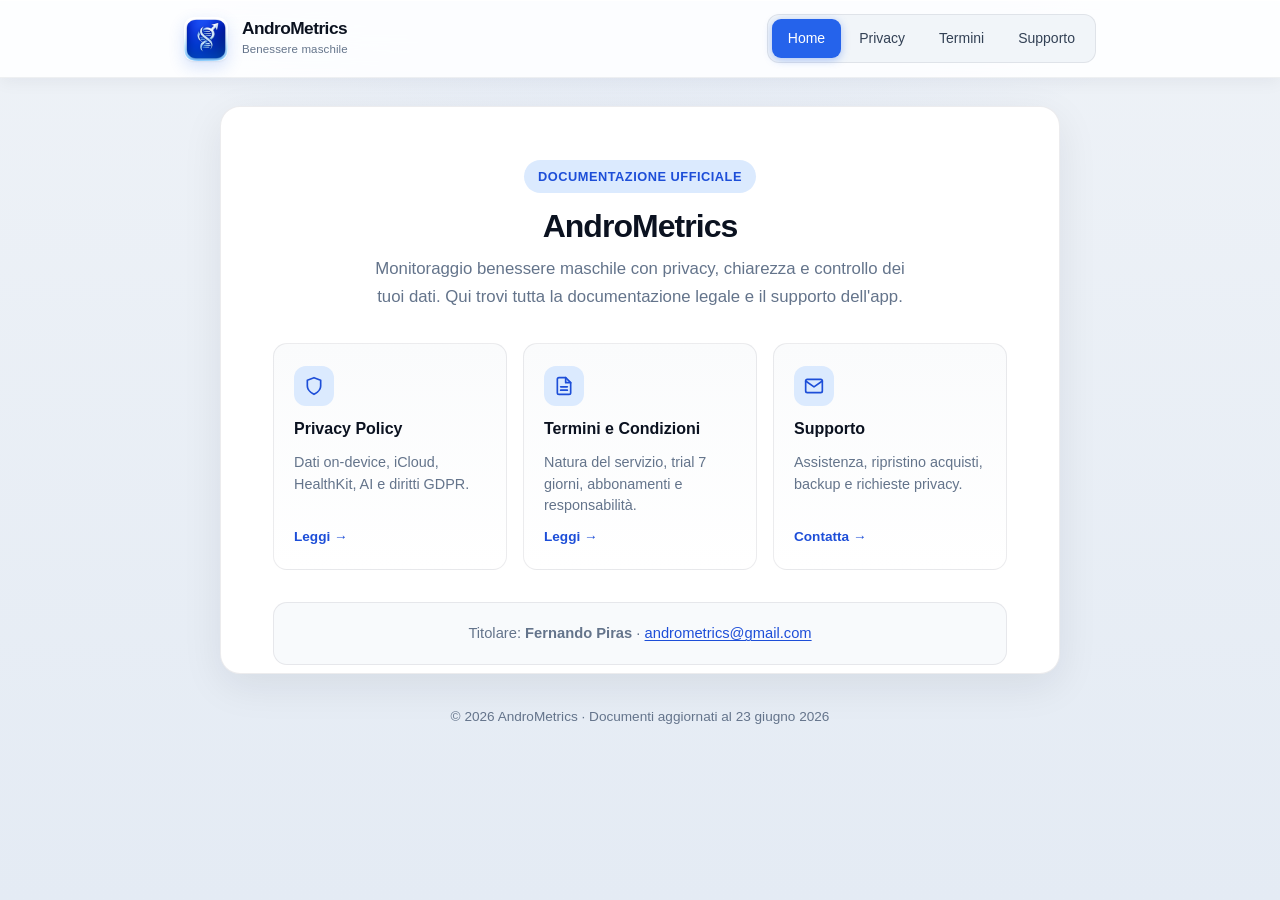
==== index.html @ 1108d4d5 "Remove hero logo and add horizontal padding inside home card. Co-authored-by: Cursor <cursoragent@cu" ====
<!doctype html>
<html lang="it">
<head>
  <meta charset="utf-8" />
  <meta name="viewport" content="width=device-width, initial-scale=1" />
  <title>AndroMetrics – Informazioni legali e supporto</title>
  <meta name="description" content="Privacy Policy, Termini e supporto ufficiale dell'app AndroMetrics." />
  <link rel="icon" href="assets/favicon.png" type="image/png" />
  <link rel="apple-touch-icon" href="assets/app-icon.png" />
  <link rel="stylesheet" href="styles.css?v=4" />
</head>
<body>
  <header class="site-header">
    <div class="site-header-inner">
      <a class="brand" href="index.html">
        <img src="assets/app-icon.png" alt="" width="44" height="44" />
        <span class="brand-text">
          <span class="brand-name">AndroMetrics</span>
          <span class="brand-tag">Benessere maschile</span>
        </span>
      </a>
      <nav class="site-nav" aria-label="Navigazione principale">
        <a href="index.html" aria-current="page">Home</a>
        <a href="privacy.html">Privacy</a>
        <a href="terms.html">Termini</a>
        <a href="support.html">Supporto</a>
      </nav>
    </div>
  </header>

  <div class="page">
    <main class="card hero">
      <p class="badge">Documentazione ufficiale</p>
      <h1>AndroMetrics</h1>
      <p class="lead">
        Monitoraggio benessere maschile con privacy, chiarezza e controllo dei tuoi dati.
        Qui trovi tutta la documentazione legale e il supporto dell'app.
      </p>

      <div class="grid">
        <a class="tile" href="privacy.html">
          <div class="tile-icon" aria-hidden="true">
            <svg width="20" height="20" viewBox="0 0 24 24" fill="none" stroke="currentColor" stroke-width="2" stroke-linecap="round" stroke-linejoin="round"><path d="M12 22s8-4 8-10V5l-8-3-8 3v7c0 6 8 10 8 10z"/></svg>
          </div>
          <strong>Privacy Policy</strong>
          <span>Dati on-device, iCloud, HealthKit, AI e diritti GDPR.</span>
          <span class="arrow">Leggi →</span>
        </a>
        <a class="tile" href="terms.html">
          <div class="tile-icon" aria-hidden="true">
            <svg width="20" height="20" viewBox="0 0 24 24" fill="none" stroke="currentColor" stroke-width="2" stroke-linecap="round" stroke-linejoin="round"><path d="M14 2H6a2 2 0 0 0-2 2v16a2 2 0 0 0 2 2h12a2 2 0 0 0 2-2V8z"/><polyline points="14 2 14 8 20 8"/><line x1="16" y1="13" x2="8" y2="13"/><line x1="16" y1="17" x2="8" y2="17"/></svg>
          </div>
          <strong>Termini e Condizioni</strong>
          <span>Natura del servizio, trial 7 giorni, abbonamenti e responsabilità.</span>
          <span class="arrow">Leggi →</span>
        </a>
        <a class="tile" href="support.html">
          <div class="tile-icon" aria-hidden="true">
            <svg width="20" height="20" viewBox="0 0 24 24" fill="none" stroke="currentColor" stroke-width="2" stroke-linecap="round" stroke-linejoin="round"><path d="M4 4h16c1.1 0 2 .9 2 2v12c0 1.1-.9 2-2 2H4c-1.1 0-2-.9-2-2V6c0-1.1.9-2 2-2z"/><polyline points="22,6 12,13 2,6"/></svg>
          </div>
          <strong>Supporto</strong>
          <span>Assistenza, ripristino acquisti, backup e richieste privacy.</span>
          <span class="arrow">Contatta →</span>
        </a>
      </div>

      <div class="contact-strip">
        Titolare: <strong>Fernando Piras</strong> ·
        <a href="mailto:andrometrics@gmail.com">andrometrics@gmail.com</a>
      </div>
    </main>

    <footer class="site-footer">
      © 2026 AndroMetrics · Documenti aggiornati al 23 giugno 2026
    </footer>
  </div>
</body>
</html>
---- styles.css ----
:root {
  --bg-top: #eef2f7;
  --bg-bottom: #e4ebf4;
  --surface: #ffffff;
  --text: #0b1220;
  --text-secondary: #334155;
  --muted: #64748b;
  --accent: #2563eb;
  --accent-soft: #dbeafe;
  --accent-dark: #1d4ed8;
  --border: rgba(15, 23, 42, 0.08);
  --shadow-sm: 0 4px 16px rgba(15, 23, 42, 0.05);
  --shadow-md: 0 12px 40px rgba(15, 23, 42, 0.08);
  --radius-lg: 20px;
  --radius-md: 14px;
  --max-width: 880px;
  --header-max: 960px;
  --icon-radius: 22%;
}

* { box-sizing: border-box; }

html { scroll-behavior: smooth; }

body {
  margin: 0;
  min-height: 100vh;
  font-family: -apple-system, BlinkMacSystemFont, "SF Pro Text", "Segoe UI", Roboto, Helvetica, Arial, sans-serif;
  font-size: 16px;
  line-height: 1.65;
  color: var(--text);
  background:
    radial-gradient(ellipse 80% 50% at 50% -10%, rgba(37, 99, 235, 0.08), transparent 60%),
    linear-gradient(180deg, var(--bg-top) 0%, var(--bg-bottom) 100%);
  background-attachment: fixed;
}

a {
  color: var(--accent-dark);
  text-decoration-thickness: 1px;
  text-underline-offset: 2px;
}

a:hover { color: var(--accent); }

.page {
  max-width: var(--max-width);
  margin: 0 auto;
  padding: 0 20px 56px;
}

/* ── Site header ── */

.site-header {
  position: sticky;
  top: 0;
  z-index: 100;
  background: rgba(255, 255, 255, 0.88);
  backdrop-filter: blur(20px) saturate(180%);
  -webkit-backdrop-filter: blur(20px) saturate(180%);
  border-bottom: 1px solid rgba(15, 23, 42, 0.06);
  box-shadow: 0 1px 0 rgba(255, 255, 255, 0.8) inset, var(--shadow-sm);
}

.site-header-inner {
  max-width: var(--header-max);
  margin: 0 auto;
  padding: 14px 24px;
  display: flex;
  align-items: center;
  justify-content: space-between;
  gap: 20px;
}

.brand {
  display: flex;
  align-items: center;
  gap: 14px;
  text-decoration: none;
  color: var(--text);
  flex-shrink: 0;
}

.brand:hover { color: var(--text); }

.brand img {
  width: 44px;
  height: 44px;
  border-radius: var(--icon-radius);
  box-shadow:
    0 1px 2px rgba(0, 0, 0, 0.06),
    0 6px 16px rgba(37, 99, 235, 0.18);
}

.brand-text {
  display: flex;
  flex-direction: column;
  gap: 1px;
}

.brand-name {
  font-weight: 700;
  font-size: 1.08rem;
  letter-spacing: -0.03em;
  line-height: 1.2;
}

.brand-tag {
  font-size: 0.72rem;
  font-weight: 500;
  color: var(--muted);
  letter-spacing: 0.01em;
}

.site-nav {
  display: flex;
  align-items: center;
  gap: 2px;
  padding: 4px;
  background: #f1f5f9;
  border-radius: 12px;
  border: 1px solid var(--border);
}

.site-nav a {
  text-decoration: none;
  font-size: 0.875rem;
  font-weight: 500;
  color: var(--text-secondary);
  padding: 8px 16px;
  border-radius: 9px;
  white-space: nowrap;
  transition: background 0.15s ease, color 0.15s ease, box-shadow 0.15s ease;
}

.site-nav a:hover {
  background: #fff;
  color: var(--accent-dark);
  box-shadow: 0 1px 3px rgba(15, 23, 42, 0.06);
}

.site-nav a[aria-current="page"] {
  background: var(--accent);
  color: #fff;
  box-shadow: 0 2px 8px rgba(37, 99, 235, 0.35);
}

@media (max-width: 640px) {
  .site-header-inner {
    flex-direction: column;
    align-items: stretch;
    padding: 12px 16px;
    gap: 12px;
  }

  .brand { justify-content: center; }

  .site-nav {
    justify-content: center;
    flex-wrap: wrap;
  }

  .site-nav a {
    padding: 8px 12px;
    font-size: 0.82rem;
  }
}

/* ── Main card ── */

.card {
  margin-top: 28px;
  background: var(--surface);
  border: 1px solid var(--border);
  border-radius: var(--radius-lg);
  padding: 32px 28px;
  box-shadow: var(--shadow-md);
}

@media (min-width: 640px) {
  .card { padding: 40px 44px; }
}

.card h1 {
  margin: 0 0 10px;
  font-size: clamp(1.65rem, 4vw, 2rem);
  font-weight: 700;
  letter-spacing: -0.03em;
  line-height: 1.2;
}

.meta {
  display: inline-flex;
  align-items: center;
  gap: 8px;
  margin-bottom: 28px;
  padding: 6px 12px;
  border-radius: 999px;
  background: #f8fafc;
  border: 1px solid var(--border);
  color: var(--muted);
  font-size: 0.85rem;
}

.card h2 {
  margin: 32px 0 12px;
  padding-top: 8px;
  font-size: 1.1rem;
  font-weight: 600;
  color: var(--text);
  letter-spacing: -0.01em;
  border-top: 1px solid #f1f5f9;
}

.card h2:first-of-type {
  border-top: none;
  padding-top: 0;
  margin-top: 0;
}

.card p, .card li {
  color: var(--text-secondary);
}

.card ul {
  margin: 0;
  padding-left: 1.2rem;
}

.card li + li { margin-top: 8px; }

.card li strong { color: var(--text); }

/* ── Hero (index) ── */

.hero {
  text-align: center;
  padding: 12px 20px 8px;
}

@media (min-width: 640px) {
  .hero { padding: 40px 52px 8px; }
}

.hero-logo {
  width: 120px;
  height: 120px;
  border-radius: var(--icon-radius);
  box-shadow:
    0 2px 4px rgba(0, 0, 0, 0.06),
    0 20px 48px rgba(37, 99, 235, 0.22);
  margin-bottom: 24px;
}

.hero .badge {
  display: inline-block;
  margin-bottom: 14px;
  padding: 6px 14px;
  border-radius: 999px;
  background: var(--accent-soft);
  color: var(--accent-dark);
  font-size: 0.8rem;
  font-weight: 600;
  letter-spacing: 0.04em;
  text-transform: uppercase;
}

.hero .lead {
  max-width: 540px;
  margin: 0 auto 32px;
  color: var(--muted);
  font-size: 1.05rem;
}

.grid {
  display: grid;
  gap: 16px;
  text-align: left;
}

@media (min-width: 700px) {
  .grid { grid-template-columns: repeat(3, 1fr); }
}

.tile {
  display: flex;
  flex-direction: column;
  gap: 10px;
  height: 100%;
  padding: 22px 20px;
  border-radius: var(--radius-md);
  border: 1px solid var(--border);
  background: linear-gradient(180deg, #fafbfc 0%, #fff 100%);
  text-decoration: none;
  color: inherit;
  transition: transform 0.15s ease, box-shadow 0.15s ease, border-color 0.15s ease;
}

.tile:hover {
  transform: translateY(-2px);
  border-color: #93c5fd;
  box-shadow: 0 10px 28px rgba(37, 99, 235, 0.1);
}

.tile-icon {
  width: 40px;
  height: 40px;
  display: grid;
  place-items: center;
  border-radius: 12px;
  background: var(--accent-soft);
  color: var(--accent-dark);
  font-size: 1.15rem;
}

.tile strong {
  font-size: 1rem;
  color: var(--text);
}

.tile span {
  font-size: 0.9rem;
  color: var(--muted);
  line-height: 1.5;
}

.tile .arrow {
  margin-top: auto;
  font-size: 0.85rem;
  font-weight: 600;
  color: var(--accent-dark);
}

.contact-strip {
  margin-top: 32px;
  padding: 18px 20px;
  border-radius: var(--radius-md);
  background: #f8fafc;
  border: 1px solid var(--border);
  font-size: 0.92rem;
  color: var(--muted);
}

/* ── Support page extras ── */

.faq-item {
  padding: 16px 0;
  border-bottom: 1px solid #f1f5f9;
}

.faq-item:last-child { border-bottom: none; }

.faq-item strong {
  display: block;
  margin-bottom: 6px;
  color: var(--text);
}

.link-list {
  list-style: none;
  padding: 0;
  margin: 0;
}

.link-list li {
  margin: 0;
  padding: 12px 0;
  border-bottom: 1px solid #f1f5f9;
}

.link-list a {
  font-weight: 500;
  text-decoration: none;
}

.link-list a:hover { text-decoration: underline; }

.disclaimer-box {
  margin-top: 28px;
  padding: 16px 18px;
  border-radius: var(--radius-md);
  background: #fffbeb;
  border: 1px solid #fde68a;
  color: #92400e;
  font-size: 0.92rem;
}

/* ── Footer ── */

.site-footer {
  max-width: var(--max-width);
  margin: 32px auto 0;
  padding: 0 20px;
  text-align: center;
  font-size: 0.85rem;
  color: var(--muted);
}

.site-footer a {
  color: var(--muted);
  text-decoration: none;
}

.site-footer a:hover {
  color: var(--accent-dark);
  text-decoration: underline;
}
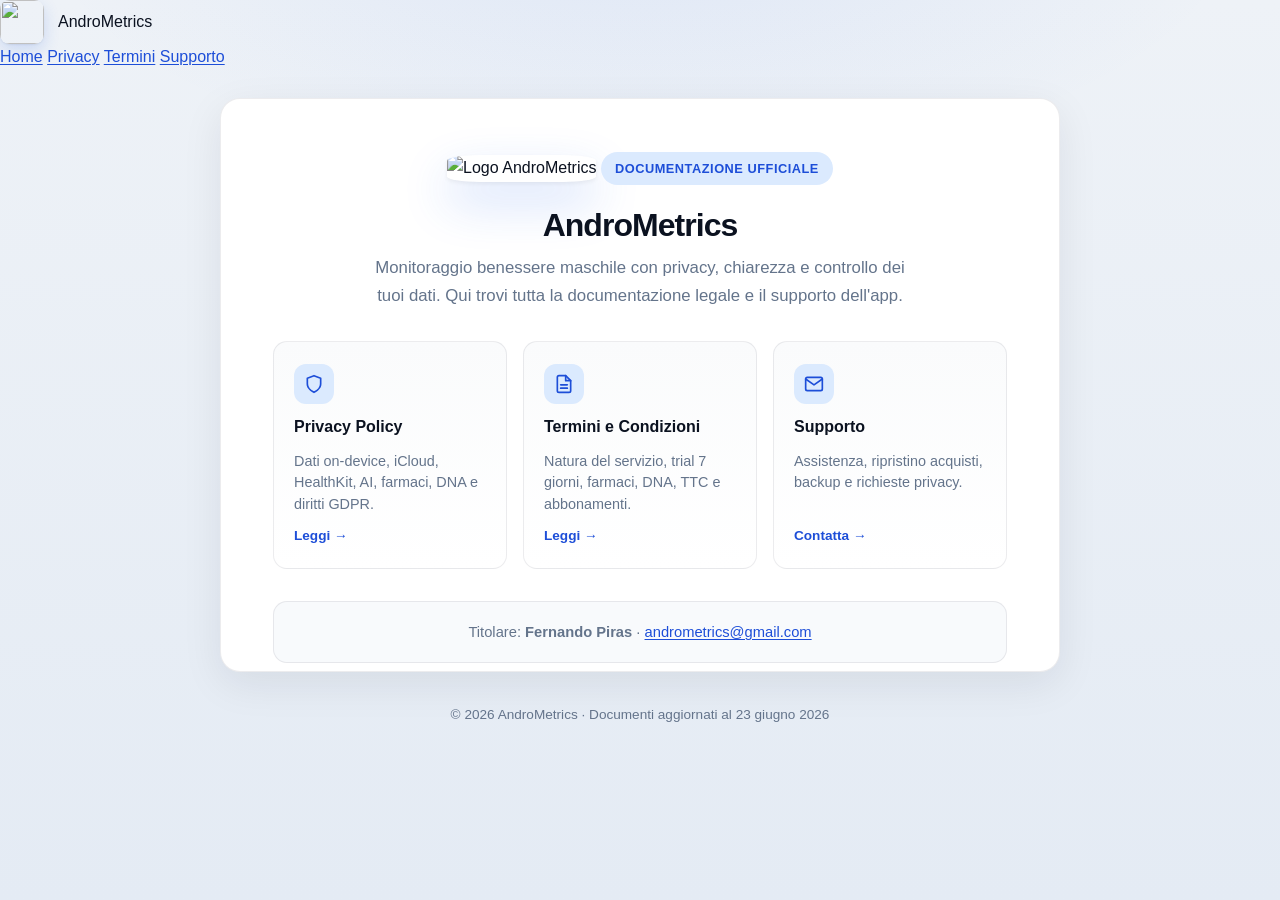
==== commit 2001081b: "Aggiorna documenti legali v1.2.0: farmaci, DNA on-device, modalita TTC Co-authored-by: Cursor <curso" ====
--- a/index.html
+++ b/index.html
@@ -5,21 +5,17 @@
   <meta name="viewport" content="width=device-width, initial-scale=1" />
   <title>AndroMetrics – Informazioni legali e supporto</title>
   <meta name="description" content="Privacy Policy, Termini e supporto ufficiale dell'app AndroMetrics." />
-  <link rel="icon" href="assets/favicon.png" type="image/png" />
-  <link rel="apple-touch-icon" href="assets/app-icon.png" />
-  <link rel="stylesheet" href="styles.css?v=4" />
+  <link rel="icon" href="assets/app-logo.png" type="image/png" />
+  <link rel="stylesheet" href="styles.css" />
 </head>
 <body>
-  <header class="site-header">
-    <div class="site-header-inner">
+  <header class="topbar">
+    <div class="topbar-inner">
       <a class="brand" href="index.html">
-        <img src="assets/app-icon.png" alt="" width="44" height="44" />
-        <span class="brand-text">
-          <span class="brand-name">AndroMetrics</span>
-          <span class="brand-tag">Benessere maschile</span>
-        </span>
+        <img src="assets/app-logo.png" alt="" width="40" height="40" />
+        <span>AndroMetrics</span>
       </a>
-      <nav class="site-nav" aria-label="Navigazione principale">
+      <nav class="nav" aria-label="Navigazione">
         <a href="index.html" aria-current="page">Home</a>
         <a href="privacy.html">Privacy</a>
         <a href="terms.html">Termini</a>
@@ -30,6 +26,7 @@
 
   <div class="page">
     <main class="card hero">
+      <img class="hero-logo" src="assets/app-logo.png" alt="Logo AndroMetrics" width="88" height="88" />
       <p class="badge">Documentazione ufficiale</p>
       <h1>AndroMetrics</h1>
       <p class="lead">
@@ -43,7 +40,7 @@
             <svg width="20" height="20" viewBox="0 0 24 24" fill="none" stroke="currentColor" stroke-width="2" stroke-linecap="round" stroke-linejoin="round"><path d="M12 22s8-4 8-10V5l-8-3-8 3v7c0 6 8 10 8 10z"/></svg>
           </div>
           <strong>Privacy Policy</strong>
-          <span>Dati on-device, iCloud, HealthKit, AI e diritti GDPR.</span>
+          <span>Dati on-device, iCloud, HealthKit, AI, farmaci, DNA e diritti GDPR.</span>
           <span class="arrow">Leggi →</span>
         </a>
         <a class="tile" href="terms.html">
@@ -51,7 +48,7 @@
             <svg width="20" height="20" viewBox="0 0 24 24" fill="none" stroke="currentColor" stroke-width="2" stroke-linecap="round" stroke-linejoin="round"><path d="M14 2H6a2 2 0 0 0-2 2v16a2 2 0 0 0 2 2h12a2 2 0 0 0 2-2V8z"/><polyline points="14 2 14 8 20 8"/><line x1="16" y1="13" x2="8" y2="13"/><line x1="16" y1="17" x2="8" y2="17"/></svg>
           </div>
           <strong>Termini e Condizioni</strong>
-          <span>Natura del servizio, trial 7 giorni, abbonamenti e responsabilità.</span>
+          <span>Natura del servizio, trial 7 giorni, farmaci, DNA, TTC e abbonamenti.</span>
           <span class="arrow">Leggi →</span>
         </a>
         <a class="tile" href="support.html">
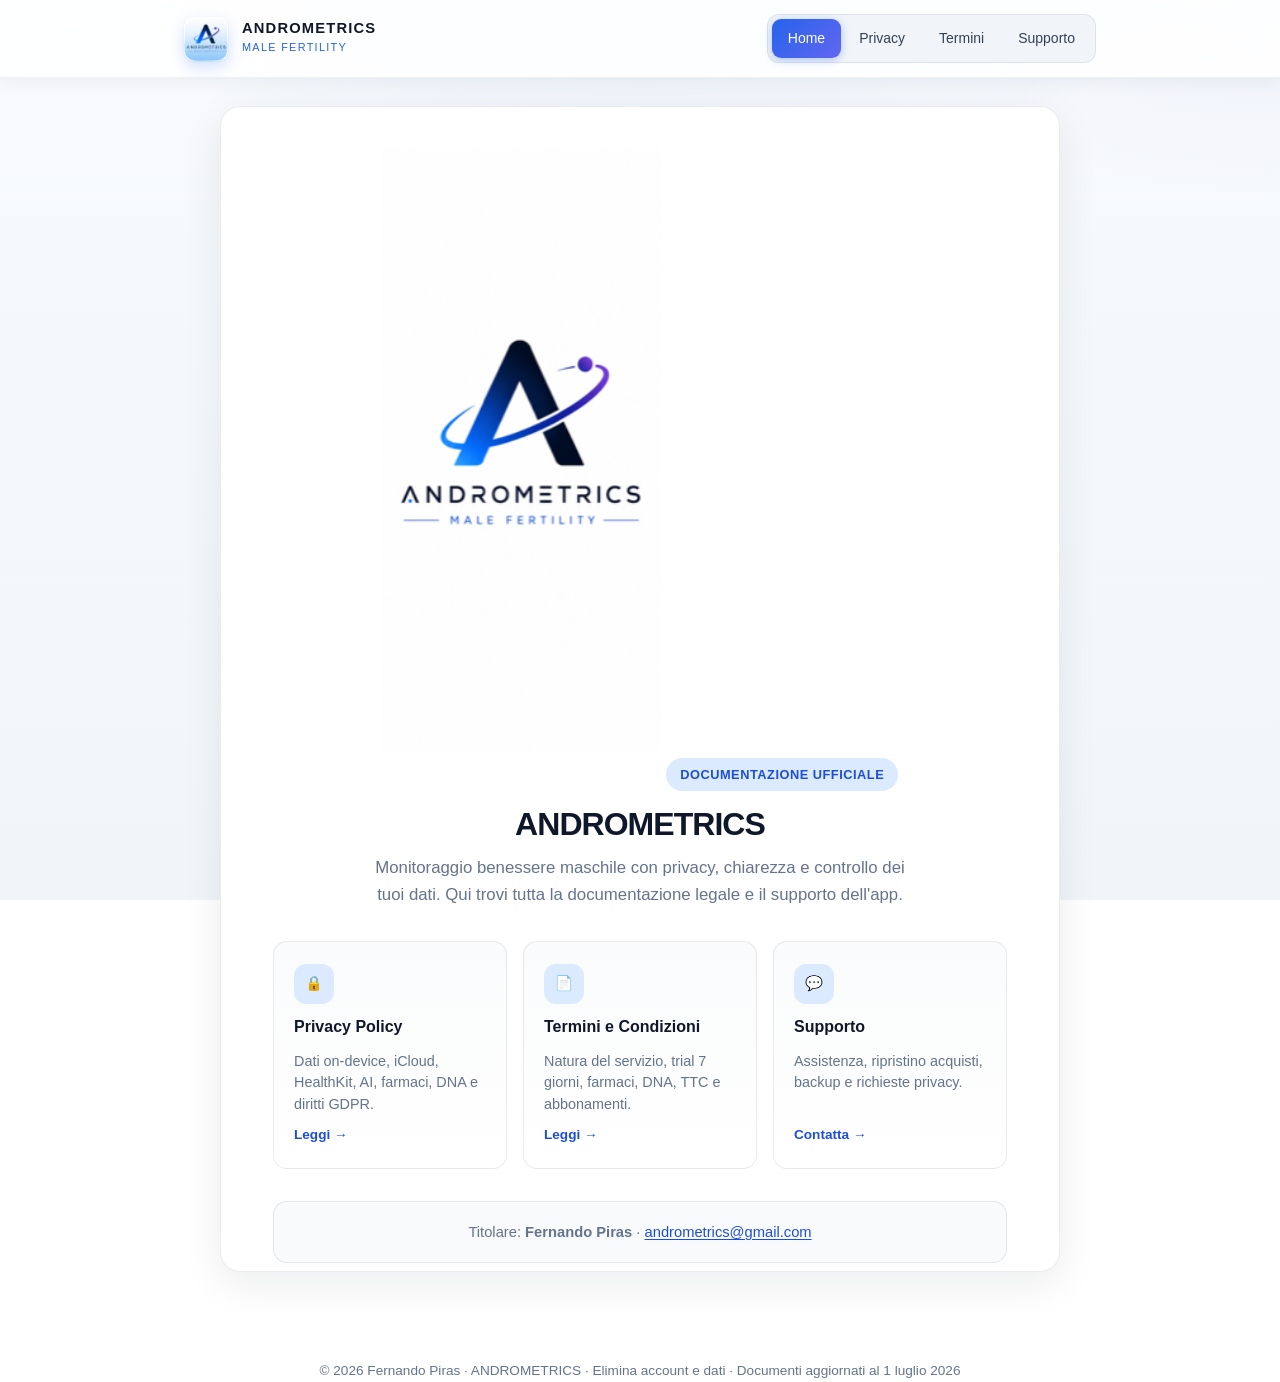
==== commit 033bd5b6: "Refresh legal site branding to match AndroMetrics app and Slotiva-quality layout. Add premium header" ====
--- a/index.html
+++ b/index.html
@@ -1,75 +1,85 @@
 <!doctype html>
 <html lang="it">
 <head>
-  <meta charset="utf-8" />
-  <meta name="viewport" content="width=device-width, initial-scale=1" />
-  <title>AndroMetrics – Informazioni legali e supporto</title>
-  <meta name="description" content="Privacy Policy, Termini e supporto ufficiale dell'app AndroMetrics." />
-  <link rel="icon" href="assets/app-logo.png" type="image/png" />
-  <link rel="stylesheet" href="styles.css" />
+    <meta charset="utf-8">
+    <meta name="viewport" content="width=device-width, initial-scale=1">
+    <meta name="description" content="Documenti legali e supporto ufficiale dell'app AndroMetrics — monitoraggio benessere e fertilità maschile.">
+    <meta name="theme-color" content="#2563eb">
+    <title>AndroMetrics – Informazioni legali e supporto</title>
+    <link rel="icon" href="assets/app-icon.png" type="image/png" sizes="180x180">
+    <link rel="apple-touch-icon" href="assets/app-icon.png">
+    <link rel="canonical" href="https://fernandopiras.github.io/andrometrics-legal/">
+    <meta property="og:type" content="website">
+    <meta property="og:site_name" content="AndroMetrics">
+    <meta property="og:title" content="AndroMetrics – Informazioni legali e supporto">
+    <meta property="og:description" content="Privacy Policy, Termini e supporto ufficiale dell'app AndroMetrics.">
+    <meta property="og:image" content="https://fernandopiras.github.io/andrometrics-legal/assets/og-image.png">
+    <meta property="og:url" content="https://fernandopiras.github.io/andrometrics-legal/">
+    <meta name="twitter:card" content="summary">
+    <meta name="twitter:title" content="AndroMetrics – Informazioni legali e supporto">
+    <meta name="twitter:description" content="Privacy Policy, Termini e supporto ufficiale dell'app AndroMetrics.">
+    <meta name="twitter:image" content="https://fernandopiras.github.io/andrometrics-legal/assets/og-image.png">
+    <link rel="stylesheet" href="styles.css">
 </head>
 <body>
-  <header class="topbar">
-    <div class="topbar-inner">
-      <a class="brand" href="index.html">
-        <img src="assets/app-logo.png" alt="" width="40" height="40" />
-        <span>AndroMetrics</span>
-      </a>
-      <nav class="nav" aria-label="Navigazione">
-        <a href="index.html" aria-current="page">Home</a>
-        <a href="privacy.html">Privacy</a>
-        <a href="terms.html">Termini</a>
-        <a href="support.html">Supporto</a>
-      </nav>
+    <header class="site-header">
+        <div class="site-header-inner">
+            <a class="brand" href="index.html">
+                <img src="assets/app-icon.png" alt="" width="44" height="44">
+                <span class="brand-text">
+                    <span class="brand-name">ANDROMETRICS</span>
+                    <span class="brand-tag">Male Fertility</span>
+                </span>
+            </a>
+            <nav class="site-nav" aria-label="Documenti">
+                <a href="index.html" aria-current="page">Home</a>
+                <a href="privacy.html">Privacy</a>
+                <a href="terms.html">Termini</a>
+                <a href="support.html">Supporto</a>
+            </nav>
+        </div>
+    </header>
+
+    <div class="page">
+        <article class="card hero">
+            <img class="hero-logo" src="assets/brand-logo.png" alt="AndroMetrics — Male Fertility" width="280" height="auto">
+            <p class="badge">Documentazione ufficiale</p>
+            <h1>ANDROMETRICS</h1>
+            <p class="lead">
+                Monitoraggio benessere maschile con privacy, chiarezza e controllo dei tuoi dati.
+                Qui trovi tutta la documentazione legale e il supporto dell'app.
+            </p>
+
+            <div class="grid">
+                <a class="tile" href="privacy.html">
+                    <span class="tile-icon" aria-hidden="true">🔒</span>
+                    <strong>Privacy Policy</strong>
+                    <span>Dati on-device, iCloud, HealthKit, AI, farmaci, DNA e diritti GDPR.</span>
+                    <span class="arrow">Leggi →</span>
+                </a>
+                <a class="tile" href="terms.html">
+                    <span class="tile-icon" aria-hidden="true">📄</span>
+                    <strong>Termini e Condizioni</strong>
+                    <span>Natura del servizio, trial 7 giorni, farmaci, DNA, TTC e abbonamenti.</span>
+                    <span class="arrow">Leggi →</span>
+                </a>
+                <a class="tile" href="support.html">
+                    <span class="tile-icon" aria-hidden="true">💬</span>
+                    <strong>Supporto</strong>
+                    <span>Assistenza, ripristino acquisti, backup e richieste privacy.</span>
+                    <span class="arrow">Contatta →</span>
+                </a>
+            </div>
+
+            <div class="contact-strip">
+                Titolare: <strong>Fernando Piras</strong> ·
+                <a href="mailto:andrometrics@gmail.com">andrometrics@gmail.com</a>
+            </div>
+        </article>
     </div>
-  </header>
-
-  <div class="page">
-    <main class="card hero">
-      <img class="hero-logo" src="assets/app-logo.png" alt="Logo AndroMetrics" width="88" height="88" />
-      <p class="badge">Documentazione ufficiale</p>
-      <h1>AndroMetrics</h1>
-      <p class="lead">
-        Monitoraggio benessere maschile con privacy, chiarezza e controllo dei tuoi dati.
-        Qui trovi tutta la documentazione legale e il supporto dell'app.
-      </p>
-
-      <div class="grid">
-        <a class="tile" href="privacy.html">
-          <div class="tile-icon" aria-hidden="true">
-            <svg width="20" height="20" viewBox="0 0 24 24" fill="none" stroke="currentColor" stroke-width="2" stroke-linecap="round" stroke-linejoin="round"><path d="M12 22s8-4 8-10V5l-8-3-8 3v7c0 6 8 10 8 10z"/></svg>
-          </div>
-          <strong>Privacy Policy</strong>
-          <span>Dati on-device, iCloud, HealthKit, AI, farmaci, DNA e diritti GDPR.</span>
-          <span class="arrow">Leggi →</span>
-        </a>
-        <a class="tile" href="terms.html">
-          <div class="tile-icon" aria-hidden="true">
-            <svg width="20" height="20" viewBox="0 0 24 24" fill="none" stroke="currentColor" stroke-width="2" stroke-linecap="round" stroke-linejoin="round"><path d="M14 2H6a2 2 0 0 0-2 2v16a2 2 0 0 0 2 2h12a2 2 0 0 0 2-2V8z"/><polyline points="14 2 14 8 20 8"/><line x1="16" y1="13" x2="8" y2="13"/><line x1="16" y1="17" x2="8" y2="17"/></svg>
-          </div>
-          <strong>Termini e Condizioni</strong>
-          <span>Natura del servizio, trial 7 giorni, farmaci, DNA, TTC e abbonamenti.</span>
-          <span class="arrow">Leggi →</span>
-        </a>
-        <a class="tile" href="support.html">
-          <div class="tile-icon" aria-hidden="true">
-            <svg width="20" height="20" viewBox="0 0 24 24" fill="none" stroke="currentColor" stroke-width="2" stroke-linecap="round" stroke-linejoin="round"><path d="M4 4h16c1.1 0 2 .9 2 2v12c0 1.1-.9 2-2 2H4c-1.1 0-2-.9-2-2V6c0-1.1.9-2 2-2z"/><polyline points="22,6 12,13 2,6"/></svg>
-          </div>
-          <strong>Supporto</strong>
-          <span>Assistenza, ripristino acquisti, backup e richieste privacy.</span>
-          <span class="arrow">Contatta →</span>
-        </a>
-      </div>
-
-      <div class="contact-strip">
-        Titolare: <strong>Fernando Piras</strong> ·
-        <a href="mailto:andrometrics@gmail.com">andrometrics@gmail.com</a>
-      </div>
-    </main>
 
     <footer class="site-footer">
-      © 2026 AndroMetrics · Documenti aggiornati al 23 giugno 2026
+        © 2026 Fernando Piras · ANDROMETRICS · <a href="delete-account.html">Elimina account e dati</a> · Documenti aggiornati al 1 luglio 2026
     </footer>
-  </div>
 </body>
 </html>
--- a/styles.css
+++ b/styles.css
@@ -1,21 +1,22 @@
 :root {
-  --bg-top: #eef2f7;
-  --bg-bottom: #e4ebf4;
-  --surface: #ffffff;
-  --text: #0b1220;
-  --text-secondary: #334155;
-  --muted: #64748b;
-  --accent: #2563eb;
-  --accent-soft: #dbeafe;
-  --accent-dark: #1d4ed8;
-  --border: rgba(15, 23, 42, 0.08);
-  --shadow-sm: 0 4px 16px rgba(15, 23, 42, 0.05);
-  --shadow-md: 0 12px 40px rgba(15, 23, 42, 0.08);
-  --radius-lg: 20px;
-  --radius-md: 14px;
-  --max-width: 880px;
-  --header-max: 960px;
-  --icon-radius: 22%;
+    --bg-top: #f8fafc;
+    --bg-bottom: #f1f5f9;
+    --surface: #ffffff;
+    --text: #0f172a;
+    --text-secondary: #334155;
+    --muted: #64748b;
+    --accent: #2563eb;
+    --accent-soft: #dbeafe;
+    --accent-dark: #1d4ed8;
+    --accent-secondary: #6366f1;
+    --border: rgba(15, 23, 42, 0.08);
+    --shadow-sm: 0 4px 16px rgba(15, 23, 42, 0.05);
+    --shadow-md: 0 12px 40px rgba(15, 23, 42, 0.08);
+    --radius-lg: 20px;
+    --radius-md: 14px;
+    --max-width: 880px;
+    --header-max: 960px;
+    --icon-radius: 22%;
 }
 
 * { box-sizing: border-box; }
@@ -23,385 +24,428 @@
 html { scroll-behavior: smooth; }
 
 body {
-  margin: 0;
-  min-height: 100vh;
-  font-family: -apple-system, BlinkMacSystemFont, "SF Pro Text", "Segoe UI", Roboto, Helvetica, Arial, sans-serif;
-  font-size: 16px;
-  line-height: 1.65;
-  color: var(--text);
-  background:
-    radial-gradient(ellipse 80% 50% at 50% -10%, rgba(37, 99, 235, 0.08), transparent 60%),
-    linear-gradient(180deg, var(--bg-top) 0%, var(--bg-bottom) 100%);
-  background-attachment: fixed;
+    margin: 0;
+    min-height: 100vh;
+    font-family: -apple-system, BlinkMacSystemFont, "SF Pro Text", "Segoe UI", Roboto, Helvetica, Arial, sans-serif;
+    font-size: 16px;
+    line-height: 1.65;
+    color: var(--text);
+    background:
+        radial-gradient(ellipse 80% 50% at 50% -10%, rgba(37, 99, 235, 0.1), transparent 60%),
+        radial-gradient(ellipse 60% 40% at 100% 0%, rgba(99, 102, 241, 0.06), transparent 55%),
+        linear-gradient(180deg, var(--bg-top) 0%, var(--bg-bottom) 100%);
+    background-attachment: fixed;
 }
 
 a {
-  color: var(--accent-dark);
-  text-decoration-thickness: 1px;
-  text-underline-offset: 2px;
+    color: var(--accent-dark);
+    text-decoration-thickness: 1px;
+    text-underline-offset: 2px;
 }
 
 a:hover { color: var(--accent); }
 
+a:focus-visible {
+    outline: 2px solid var(--accent);
+    outline-offset: 2px;
+    border-radius: 4px;
+}
+
 .page {
-  max-width: var(--max-width);
-  margin: 0 auto;
-  padding: 0 20px 56px;
-}
-
-/* ── Site header ── */
+    max-width: var(--max-width);
+    margin: 0 auto;
+    padding: 0 20px 56px;
+}
 
 .site-header {
-  position: sticky;
-  top: 0;
-  z-index: 100;
-  background: rgba(255, 255, 255, 0.88);
-  backdrop-filter: blur(20px) saturate(180%);
-  -webkit-backdrop-filter: blur(20px) saturate(180%);
-  border-bottom: 1px solid rgba(15, 23, 42, 0.06);
-  box-shadow: 0 1px 0 rgba(255, 255, 255, 0.8) inset, var(--shadow-sm);
+    position: sticky;
+    top: 0;
+    z-index: 100;
+    background: rgba(255, 255, 255, 0.88);
+    backdrop-filter: blur(20px) saturate(180%);
+    -webkit-backdrop-filter: blur(20px) saturate(180%);
+    border-bottom: 1px solid rgba(15, 23, 42, 0.06);
+    box-shadow: 0 1px 0 rgba(255, 255, 255, 0.8) inset, var(--shadow-sm);
 }
 
 .site-header-inner {
-  max-width: var(--header-max);
-  margin: 0 auto;
-  padding: 14px 24px;
-  display: flex;
-  align-items: center;
-  justify-content: space-between;
-  gap: 20px;
+    max-width: var(--header-max);
+    margin: 0 auto;
+    padding: 14px 24px;
+    display: flex;
+    align-items: center;
+    justify-content: space-between;
+    gap: 20px;
 }
 
 .brand {
-  display: flex;
-  align-items: center;
-  gap: 14px;
-  text-decoration: none;
-  color: var(--text);
-  flex-shrink: 0;
+    display: flex;
+    align-items: center;
+    gap: 14px;
+    text-decoration: none;
+    color: var(--text);
+    flex-shrink: 0;
 }
 
 .brand:hover { color: var(--text); }
 
 .brand img {
-  width: 44px;
-  height: 44px;
-  border-radius: var(--icon-radius);
-  box-shadow:
-    0 1px 2px rgba(0, 0, 0, 0.06),
-    0 6px 16px rgba(37, 99, 235, 0.18);
+    width: 44px;
+    height: 44px;
+    border-radius: var(--icon-radius);
+    box-shadow:
+        0 1px 2px rgba(0, 0, 0, 0.06),
+        0 6px 16px rgba(37, 99, 235, 0.2);
 }
 
 .brand-text {
-  display: flex;
-  flex-direction: column;
-  gap: 1px;
+    display: flex;
+    flex-direction: column;
+    gap: 1px;
 }
 
 .brand-name {
-  font-weight: 700;
-  font-size: 1.08rem;
-  letter-spacing: -0.03em;
-  line-height: 1.2;
+    font-weight: 700;
+    font-size: 0.92rem;
+    letter-spacing: 0.08em;
+    line-height: 1.2;
 }
 
 .brand-tag {
-  font-size: 0.72rem;
-  font-weight: 500;
-  color: var(--muted);
-  letter-spacing: 0.01em;
+    font-size: 0.68rem;
+    font-weight: 500;
+    color: var(--accent);
+    letter-spacing: 0.12em;
+    text-transform: uppercase;
 }
 
 .site-nav {
-  display: flex;
-  align-items: center;
-  gap: 2px;
-  padding: 4px;
-  background: #f1f5f9;
-  border-radius: 12px;
-  border: 1px solid var(--border);
+    display: flex;
+    align-items: center;
+    gap: 2px;
+    padding: 4px;
+    background: #f1f5f9;
+    border-radius: 12px;
+    border: 1px solid var(--border);
 }
 
 .site-nav a {
-  text-decoration: none;
-  font-size: 0.875rem;
-  font-weight: 500;
-  color: var(--text-secondary);
-  padding: 8px 16px;
-  border-radius: 9px;
-  white-space: nowrap;
-  transition: background 0.15s ease, color 0.15s ease, box-shadow 0.15s ease;
+    text-decoration: none;
+    font-size: 0.875rem;
+    font-weight: 500;
+    color: var(--text-secondary);
+    padding: 8px 16px;
+    border-radius: 9px;
+    white-space: nowrap;
+    transition: background 0.15s ease, color 0.15s ease, box-shadow 0.15s ease;
 }
 
 .site-nav a:hover {
-  background: #fff;
-  color: var(--accent-dark);
-  box-shadow: 0 1px 3px rgba(15, 23, 42, 0.06);
+    background: #fff;
+    color: var(--accent-dark);
+    box-shadow: 0 1px 3px rgba(15, 23, 42, 0.06);
 }
 
 .site-nav a[aria-current="page"] {
-  background: var(--accent);
-  color: #fff;
-  box-shadow: 0 2px 8px rgba(37, 99, 235, 0.35);
+    background: linear-gradient(135deg, var(--accent) 0%, var(--accent-secondary) 100%);
+    color: #fff;
+    box-shadow: 0 2px 8px rgba(37, 99, 235, 0.35);
 }
 
 @media (max-width: 640px) {
-  .site-header-inner {
+    .site-header-inner {
+        flex-direction: column;
+        align-items: stretch;
+        padding: 12px 16px;
+        gap: 12px;
+    }
+
+    .brand { justify-content: center; }
+
+    .site-nav {
+        justify-content: center;
+        flex-wrap: wrap;
+    }
+
+    .site-nav a {
+        padding: 8px 12px;
+        font-size: 0.82rem;
+    }
+}
+
+.card {
+    margin-top: 28px;
+    background: var(--surface);
+    border: 1px solid var(--border);
+    border-radius: var(--radius-lg);
+    padding: 32px 28px;
+    box-shadow: var(--shadow-md);
+}
+
+@media (min-width: 640px) {
+    .card { padding: 40px 44px; }
+}
+
+.card h1 {
+    margin: 0 0 10px;
+    font-size: clamp(1.65rem, 4vw, 2rem);
+    font-weight: 700;
+    letter-spacing: -0.03em;
+    line-height: 1.2;
+}
+
+.meta {
+    display: inline-flex;
+    align-items: center;
+    gap: 8px;
+    margin-bottom: 28px;
+    padding: 6px 12px;
+    border-radius: 999px;
+    background: #f8fafc;
+    border: 1px solid var(--border);
+    color: var(--muted);
+    font-size: 0.85rem;
+}
+
+.card h2 {
+    margin: 32px 0 12px;
+    padding-top: 8px;
+    font-size: 1.1rem;
+    font-weight: 600;
+    color: var(--text);
+    letter-spacing: -0.01em;
+    border-top: 1px solid #f1f5f9;
+}
+
+.card h2:first-of-type {
+    border-top: none;
+    padding-top: 0;
+    margin-top: 0;
+}
+
+.card p, .card li {
+    color: var(--text-secondary);
+}
+
+.card ul, .card ol {
+    margin: 0;
+    padding-left: 1.2rem;
+}
+
+.card li + li { margin-top: 8px; }
+
+.card li strong { color: var(--text); }
+
+.hero {
+    text-align: center;
+    padding: 12px 20px 8px;
+}
+
+@media (min-width: 640px) {
+    .hero { padding: 40px 52px 8px; }
+}
+
+.hero-logo {
+    width: min(280px, 72vw);
+    height: auto;
+    margin-bottom: 24px;
+}
+
+.hero .badge {
+    display: inline-block;
+    margin-bottom: 14px;
+    padding: 6px 14px;
+    border-radius: 999px;
+    background: var(--accent-soft);
+    color: var(--accent-dark);
+    font-size: 0.8rem;
+    font-weight: 600;
+    letter-spacing: 0.04em;
+    text-transform: uppercase;
+}
+
+.hero .lead {
+    max-width: 560px;
+    margin: 0 auto 32px;
+    color: var(--muted);
+    font-size: 1.05rem;
+}
+
+.grid {
+    display: grid;
+    gap: 16px;
+    text-align: left;
+}
+
+@media (min-width: 700px) {
+    .grid { grid-template-columns: repeat(3, 1fr); }
+}
+
+.tile {
+    display: flex;
     flex-direction: column;
-    align-items: stretch;
-    padding: 12px 16px;
-    gap: 12px;
-  }
-
-  .brand { justify-content: center; }
-
-  .site-nav {
-    justify-content: center;
-    flex-wrap: wrap;
-  }
-
-  .site-nav a {
-    padding: 8px 12px;
-    font-size: 0.82rem;
-  }
-}
-
-/* ── Main card ── */
-
-.card {
-  margin-top: 28px;
-  background: var(--surface);
-  border: 1px solid var(--border);
-  border-radius: var(--radius-lg);
-  padding: 32px 28px;
-  box-shadow: var(--shadow-md);
-}
-
-@media (min-width: 640px) {
-  .card { padding: 40px 44px; }
-}
-
-.card h1 {
-  margin: 0 0 10px;
-  font-size: clamp(1.65rem, 4vw, 2rem);
-  font-weight: 700;
-  letter-spacing: -0.03em;
-  line-height: 1.2;
-}
-
-.meta {
-  display: inline-flex;
-  align-items: center;
-  gap: 8px;
-  margin-bottom: 28px;
-  padding: 6px 12px;
-  border-radius: 999px;
-  background: #f8fafc;
-  border: 1px solid var(--border);
-  color: var(--muted);
-  font-size: 0.85rem;
-}
-
-.card h2 {
-  margin: 32px 0 12px;
-  padding-top: 8px;
-  font-size: 1.1rem;
-  font-weight: 600;
-  color: var(--text);
-  letter-spacing: -0.01em;
-  border-top: 1px solid #f1f5f9;
-}
-
-.card h2:first-of-type {
-  border-top: none;
-  padding-top: 0;
-  margin-top: 0;
-}
-
-.card p, .card li {
-  color: var(--text-secondary);
-}
-
-.card ul {
-  margin: 0;
-  padding-left: 1.2rem;
-}
-
-.card li + li { margin-top: 8px; }
-
-.card li strong { color: var(--text); }
-
-/* ── Hero (index) ── */
-
-.hero {
-  text-align: center;
-  padding: 12px 20px 8px;
-}
-
-@media (min-width: 640px) {
-  .hero { padding: 40px 52px 8px; }
-}
-
-.hero-logo {
-  width: 120px;
-  height: 120px;
-  border-radius: var(--icon-radius);
-  box-shadow:
-    0 2px 4px rgba(0, 0, 0, 0.06),
-    0 20px 48px rgba(37, 99, 235, 0.22);
-  margin-bottom: 24px;
-}
-
-.hero .badge {
-  display: inline-block;
-  margin-bottom: 14px;
-  padding: 6px 14px;
-  border-radius: 999px;
-  background: var(--accent-soft);
-  color: var(--accent-dark);
-  font-size: 0.8rem;
-  font-weight: 600;
-  letter-spacing: 0.04em;
-  text-transform: uppercase;
-}
-
-.hero .lead {
-  max-width: 540px;
-  margin: 0 auto 32px;
-  color: var(--muted);
-  font-size: 1.05rem;
-}
-
-.grid {
-  display: grid;
-  gap: 16px;
-  text-align: left;
-}
-
-@media (min-width: 700px) {
-  .grid { grid-template-columns: repeat(3, 1fr); }
-}
-
-.tile {
-  display: flex;
-  flex-direction: column;
-  gap: 10px;
-  height: 100%;
-  padding: 22px 20px;
-  border-radius: var(--radius-md);
-  border: 1px solid var(--border);
-  background: linear-gradient(180deg, #fafbfc 0%, #fff 100%);
-  text-decoration: none;
-  color: inherit;
-  transition: transform 0.15s ease, box-shadow 0.15s ease, border-color 0.15s ease;
+    gap: 10px;
+    height: 100%;
+    padding: 22px 20px;
+    border-radius: var(--radius-md);
+    border: 1px solid var(--border);
+    background: linear-gradient(180deg, #fafbfc 0%, #fff 100%);
+    text-decoration: none;
+    color: inherit;
+    transition: transform 0.15s ease, box-shadow 0.15s ease, border-color 0.15s ease;
 }
 
 .tile:hover {
-  transform: translateY(-2px);
-  border-color: #93c5fd;
-  box-shadow: 0 10px 28px rgba(37, 99, 235, 0.1);
+    transform: translateY(-2px);
+    border-color: #93c5fd;
+    box-shadow: 0 10px 28px rgba(37, 99, 235, 0.12);
 }
 
 .tile-icon {
-  width: 40px;
-  height: 40px;
-  display: grid;
-  place-items: center;
-  border-radius: 12px;
-  background: var(--accent-soft);
-  color: var(--accent-dark);
-  font-size: 1.15rem;
+    width: 40px;
+    height: 40px;
+    display: grid;
+    place-items: center;
+    border-radius: 12px;
+    background: var(--accent-soft);
+    color: var(--accent-dark);
+    font-size: 1.15rem;
 }
 
 .tile strong {
-  font-size: 1rem;
-  color: var(--text);
+    font-size: 1rem;
+    color: var(--text);
 }
 
 .tile span {
-  font-size: 0.9rem;
-  color: var(--muted);
-  line-height: 1.5;
+    font-size: 0.9rem;
+    color: var(--muted);
+    line-height: 1.5;
 }
 
 .tile .arrow {
-  margin-top: auto;
-  font-size: 0.85rem;
-  font-weight: 600;
-  color: var(--accent-dark);
+    margin-top: auto;
+    font-size: 0.85rem;
+    font-weight: 600;
+    color: var(--accent-dark);
 }
 
 .contact-strip {
-  margin-top: 32px;
-  padding: 18px 20px;
-  border-radius: var(--radius-md);
-  background: #f8fafc;
-  border: 1px solid var(--border);
-  font-size: 0.92rem;
-  color: var(--muted);
-}
-
-/* ── Support page extras ── */
+    margin-top: 32px;
+    padding: 18px 20px;
+    border-radius: var(--radius-md);
+    background: #f8fafc;
+    border: 1px solid var(--border);
+    font-size: 0.92rem;
+    color: var(--muted);
+}
+
+.info-box {
+    margin: 20px 0;
+    padding: 16px 18px;
+    border-radius: var(--radius-md);
+    background: var(--accent-soft);
+    border: 1px solid #93c5fd;
+    color: var(--accent-dark);
+    font-size: 0.92rem;
+}
 
 .faq-item {
-  padding: 16px 0;
-  border-bottom: 1px solid #f1f5f9;
+    padding: 16px 0;
+    border-bottom: 1px solid #f1f5f9;
 }
 
 .faq-item:last-child { border-bottom: none; }
 
 .faq-item strong {
-  display: block;
-  margin-bottom: 6px;
-  color: var(--text);
+    display: block;
+    margin-bottom: 6px;
+    color: var(--text);
 }
 
 .link-list {
-  list-style: none;
-  padding: 0;
-  margin: 0;
+    list-style: none;
+    padding: 0;
+    margin: 0;
 }
 
 .link-list li {
-  margin: 0;
-  padding: 12px 0;
-  border-bottom: 1px solid #f1f5f9;
+    margin: 0;
+    padding: 12px 0;
+    border-bottom: 1px solid #f1f5f9;
 }
 
 .link-list a {
-  font-weight: 500;
-  text-decoration: none;
+    font-weight: 500;
+    text-decoration: none;
 }
 
 .link-list a:hover { text-decoration: underline; }
 
 .disclaimer-box {
-  margin-top: 28px;
-  padding: 16px 18px;
-  border-radius: var(--radius-md);
-  background: #fffbeb;
-  border: 1px solid #fde68a;
-  color: #92400e;
-  font-size: 0.92rem;
-}
-
-/* ── Footer ── */
+    margin-top: 28px;
+    padding: 16px 18px;
+    border-radius: var(--radius-md);
+    background: #fffbeb;
+    border: 1px solid #fde68a;
+    color: #92400e;
+    font-size: 0.92rem;
+}
+
+.step-list {
+    counter-reset: steps;
+    list-style: none;
+    padding: 0;
+    margin: 0;
+}
+
+.step-list li {
+    counter-increment: steps;
+    position: relative;
+    padding: 16px 0 16px 44px;
+    border-bottom: 1px solid #f1f5f9;
+    color: var(--text-secondary);
+}
+
+.step-list li:last-child { border-bottom: none; }
+
+.step-list li::before {
+    content: counter(steps);
+    position: absolute;
+    left: 0;
+    top: 16px;
+    width: 28px;
+    height: 28px;
+    border-radius: 50%;
+    background: var(--accent-soft);
+    color: var(--accent-dark);
+    font-size: 0.85rem;
+    font-weight: 700;
+    display: grid;
+    place-items: center;
+}
 
 .site-footer {
-  max-width: var(--max-width);
-  margin: 32px auto 0;
-  padding: 0 20px;
-  text-align: center;
-  font-size: 0.85rem;
-  color: var(--muted);
+    max-width: var(--max-width);
+    margin: 32px auto 0;
+    padding: 0 20px;
+    text-align: center;
+    font-size: 0.85rem;
+    color: var(--muted);
 }
 
 .site-footer a {
-  color: var(--muted);
-  text-decoration: none;
+    color: var(--muted);
+    text-decoration: none;
 }
 
 .site-footer a:hover {
-  color: var(--accent-dark);
-  text-decoration: underline;
-}
+    color: var(--accent-dark);
+    text-decoration: underline;
+}
+
+@media (prefers-reduced-motion: reduce) {
+    html { scroll-behavior: auto; }
+
+    .tile { transition: none; }
+}
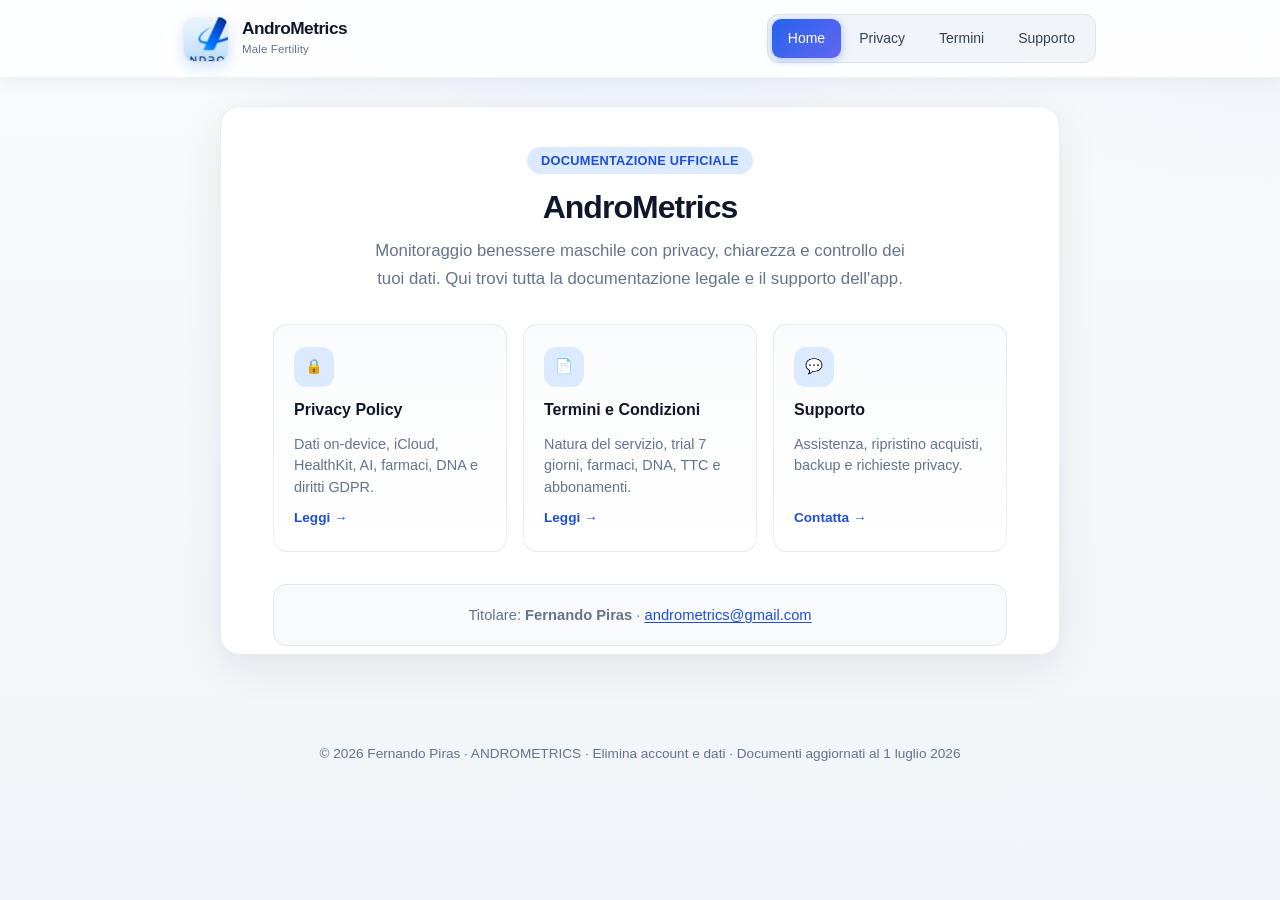
==== commit f27ca7c1: "Fix legal site logo sizing and hero layout to match Slotiva. Use symbol-only app icon in the header," ====
--- a/index.html
+++ b/index.html
@@ -6,7 +6,7 @@
     <meta name="description" content="Documenti legali e supporto ufficiale dell'app AndroMetrics — monitoraggio benessere e fertilità maschile.">
     <meta name="theme-color" content="#2563eb">
     <title>AndroMetrics – Informazioni legali e supporto</title>
-    <link rel="icon" href="assets/app-icon.png" type="image/png" sizes="180x180">
+    <link rel="icon" href="assets/favicon.png" type="image/png">
     <link rel="apple-touch-icon" href="assets/app-icon.png">
     <link rel="canonical" href="https://fernandopiras.github.io/andrometrics-legal/">
     <meta property="og:type" content="website">
@@ -19,7 +19,7 @@
     <meta name="twitter:title" content="AndroMetrics – Informazioni legali e supporto">
     <meta name="twitter:description" content="Privacy Policy, Termini e supporto ufficiale dell'app AndroMetrics.">
     <meta name="twitter:image" content="https://fernandopiras.github.io/andrometrics-legal/assets/og-image.png">
-    <link rel="stylesheet" href="styles.css">
+    <link rel="stylesheet" href="styles.css?v=5">
 </head>
 <body>
     <header class="site-header">
@@ -27,7 +27,7 @@
             <a class="brand" href="index.html">
                 <img src="assets/app-icon.png" alt="" width="44" height="44">
                 <span class="brand-text">
-                    <span class="brand-name">ANDROMETRICS</span>
+                    <span class="brand-name">AndroMetrics</span>
                     <span class="brand-tag">Male Fertility</span>
                 </span>
             </a>
@@ -42,9 +42,8 @@
 
     <div class="page">
         <article class="card hero">
-            <img class="hero-logo" src="assets/brand-logo.png" alt="AndroMetrics — Male Fertility" width="280" height="auto">
             <p class="badge">Documentazione ufficiale</p>
-            <h1>ANDROMETRICS</h1>
+            <h1>AndroMetrics</h1>
             <p class="lead">
                 Monitoraggio benessere maschile con privacy, chiarezza e controllo dei tuoi dati.
                 Qui trovi tutta la documentazione legale e il supporto dell'app.
--- a/styles.css
+++ b/styles.css
@@ -93,6 +93,7 @@
     width: 44px;
     height: 44px;
     border-radius: var(--icon-radius);
+    object-fit: cover;
     box-shadow:
         0 1px 2px rgba(0, 0, 0, 0.06),
         0 6px 16px rgba(37, 99, 235, 0.2);
@@ -106,17 +107,16 @@
 
 .brand-name {
     font-weight: 700;
-    font-size: 0.92rem;
-    letter-spacing: 0.08em;
+    font-size: 1.08rem;
+    letter-spacing: -0.03em;
     line-height: 1.2;
 }
 
 .brand-tag {
-    font-size: 0.68rem;
+    font-size: 0.72rem;
     font-weight: 500;
-    color: var(--accent);
-    letter-spacing: 0.12em;
-    text-transform: uppercase;
+    color: var(--muted);
+    letter-spacing: 0.01em;
 }
 
 .site-nav {
@@ -245,22 +245,19 @@
     .hero { padding: 40px 52px 8px; }
 }
 
-.hero-logo {
-    width: min(280px, 72vw);
-    height: auto;
-    margin-bottom: 24px;
-}
-
 .hero .badge {
-    display: inline-block;
-    margin-bottom: 14px;
+    display: inline-flex;
+    align-items: center;
+    justify-content: center;
+    margin: 0 auto 14px;
     padding: 6px 14px;
     border-radius: 999px;
     background: var(--accent-soft);
     color: var(--accent-dark);
     font-size: 0.8rem;
     font-weight: 600;
-    letter-spacing: 0.04em;
+    line-height: 1.2;
+    letter-spacing: 0.02em;
     text-transform: uppercase;
 }
 
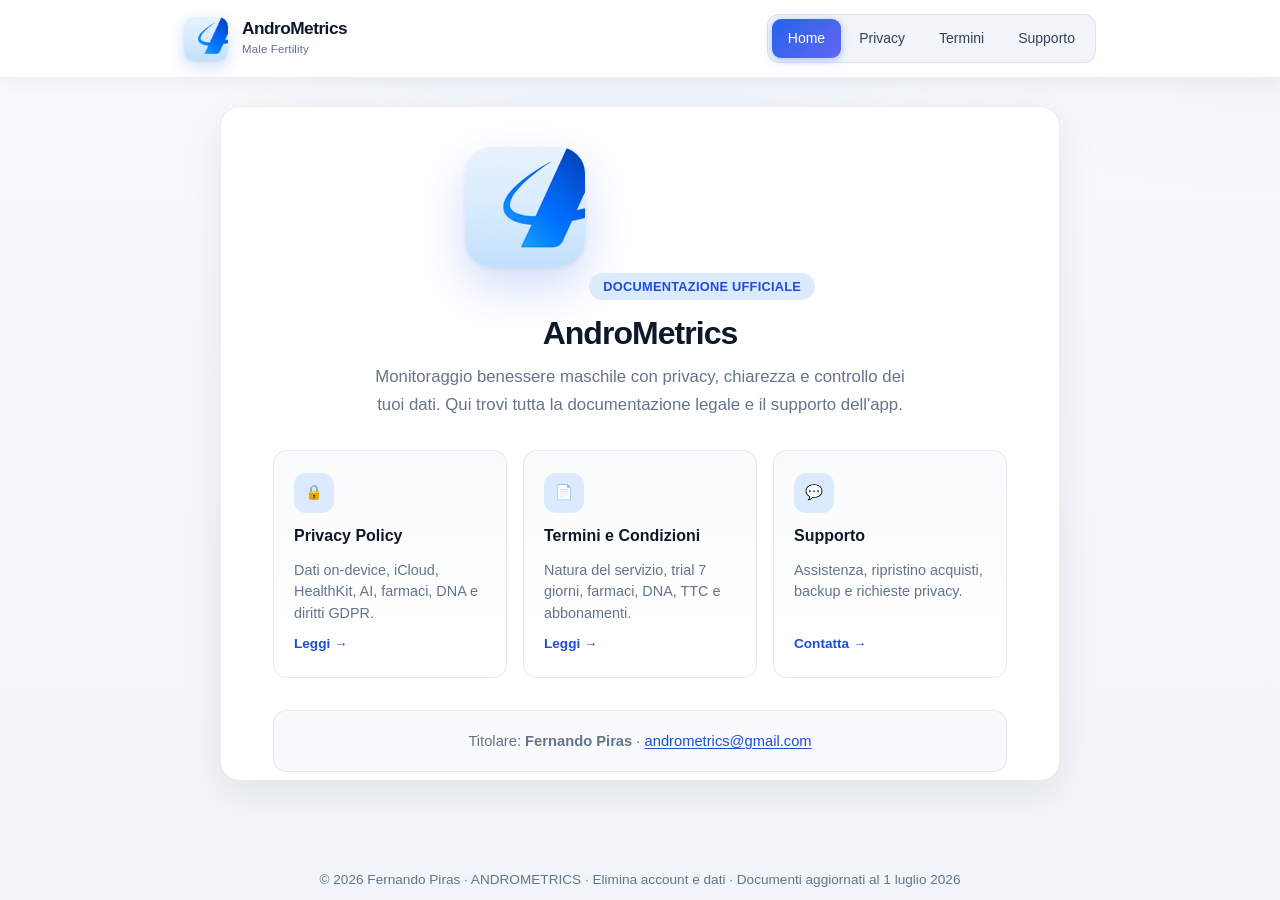
==== commit b2bd11d5: "Match Slotiva logo sizing with crisp symbol-only app icon. Use a 120px A-mark asset for the 44px hea" ====
--- a/index.html
+++ b/index.html
@@ -19,13 +19,13 @@
     <meta name="twitter:title" content="AndroMetrics – Informazioni legali e supporto">
     <meta name="twitter:description" content="Privacy Policy, Termini e supporto ufficiale dell'app AndroMetrics.">
     <meta name="twitter:image" content="https://fernandopiras.github.io/andrometrics-legal/assets/og-image.png">
-    <link rel="stylesheet" href="styles.css?v=5">
+    <link rel="stylesheet" href="styles.css?v=6">
 </head>
 <body>
     <header class="site-header">
         <div class="site-header-inner">
             <a class="brand" href="index.html">
-                <img src="assets/app-icon.png" alt="" width="44" height="44">
+                <img src="assets/app-icon.png" alt="AndroMetrics" width="44" height="44">
                 <span class="brand-text">
                     <span class="brand-name">AndroMetrics</span>
                     <span class="brand-tag">Male Fertility</span>
@@ -42,6 +42,7 @@
 
     <div class="page">
         <article class="card hero">
+            <img class="hero-logo" src="assets/app-icon.png" alt="AndroMetrics" width="120" height="120">
             <p class="badge">Documentazione ufficiale</p>
             <h1>AndroMetrics</h1>
             <p class="lead">
--- a/styles.css
+++ b/styles.css
@@ -93,7 +93,6 @@
     width: 44px;
     height: 44px;
     border-radius: var(--icon-radius);
-    object-fit: cover;
     box-shadow:
         0 1px 2px rgba(0, 0, 0, 0.06),
         0 6px 16px rgba(37, 99, 235, 0.2);
@@ -243,6 +242,16 @@
 
 @media (min-width: 640px) {
     .hero { padding: 40px 52px 8px; }
+}
+
+.hero-logo {
+    width: 120px;
+    height: 120px;
+    border-radius: var(--icon-radius);
+    box-shadow:
+        0 2px 4px rgba(0, 0, 0, 0.06),
+        0 20px 48px rgba(37, 99, 235, 0.22);
+    margin-bottom: 24px;
 }
 
 .hero .badge {
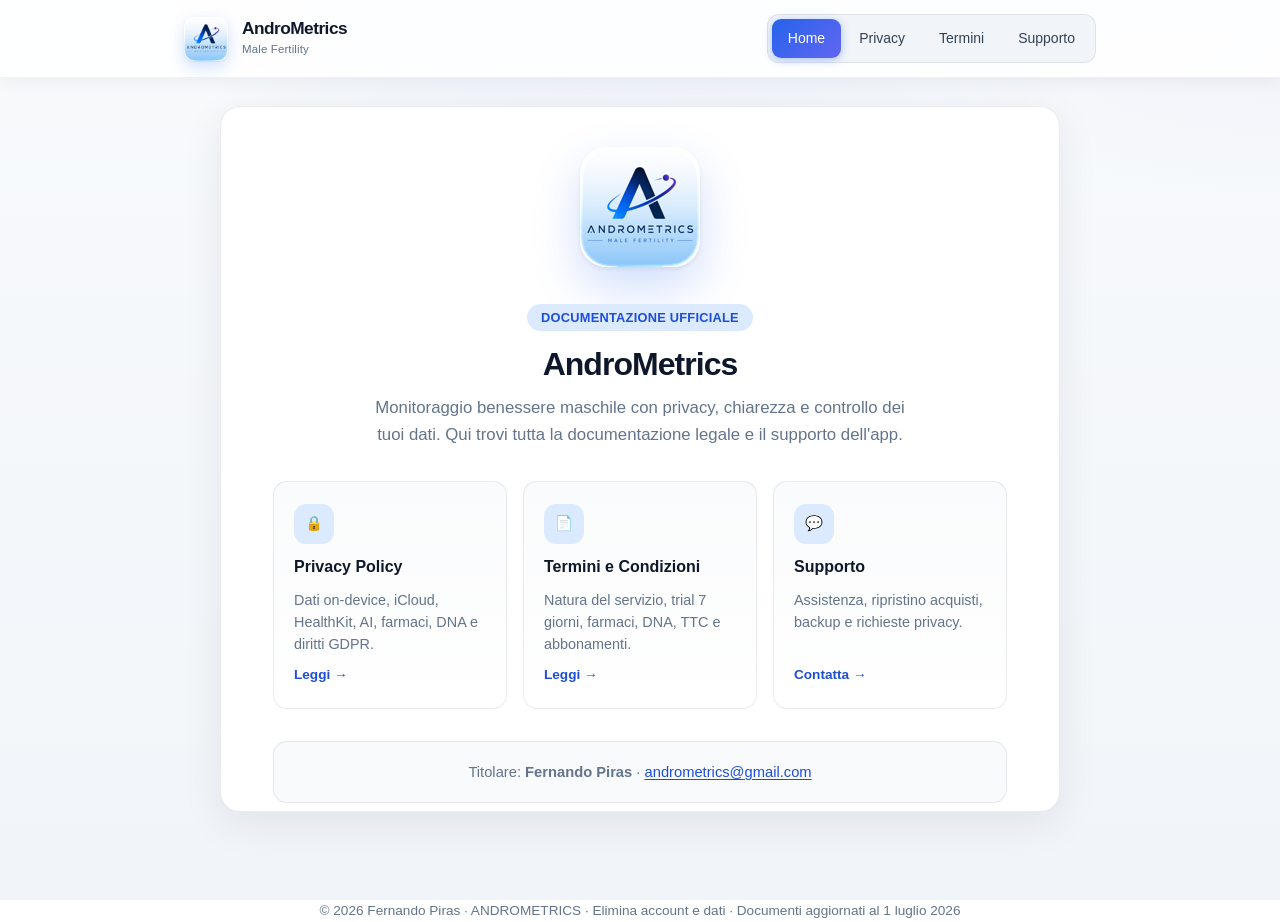
==== commit 7f3974d6: "Center hero logo and use full app icon without tight crop. Replace zoomed symbol crop with the compl" ====
--- a/index.html
+++ b/index.html
@@ -19,7 +19,7 @@
     <meta name="twitter:title" content="AndroMetrics – Informazioni legali e supporto">
     <meta name="twitter:description" content="Privacy Policy, Termini e supporto ufficiale dell'app AndroMetrics.">
     <meta name="twitter:image" content="https://fernandopiras.github.io/andrometrics-legal/assets/og-image.png">
-    <link rel="stylesheet" href="styles.css?v=6">
+    <link rel="stylesheet" href="styles.css?v=7">
 </head>
 <body>
     <header class="site-header">
--- a/styles.css
+++ b/styles.css
@@ -93,6 +93,7 @@
     width: 44px;
     height: 44px;
     border-radius: var(--icon-radius);
+    object-fit: contain;
     box-shadow:
         0 1px 2px rgba(0, 0, 0, 0.06),
         0 6px 16px rgba(37, 99, 235, 0.2);
@@ -236,6 +237,9 @@
 .card li strong { color: var(--text); }
 
 .hero {
+    display: flex;
+    flex-direction: column;
+    align-items: center;
     text-align: center;
     padding: 12px 20px 8px;
 }
@@ -245,20 +249,22 @@
 }
 
 .hero-logo {
+    display: block;
     width: 120px;
     height: 120px;
     border-radius: var(--icon-radius);
+    object-fit: contain;
     box-shadow:
         0 2px 4px rgba(0, 0, 0, 0.06),
         0 20px 48px rgba(37, 99, 235, 0.22);
-    margin-bottom: 24px;
+    margin: 0 auto 24px;
 }
 
 .hero .badge {
     display: inline-flex;
     align-items: center;
     justify-content: center;
-    margin: 0 auto 14px;
+    margin-bottom: 14px;
     padding: 6px 14px;
     border-radius: 999px;
     background: var(--accent-soft);
@@ -275,6 +281,14 @@
     margin: 0 auto 32px;
     color: var(--muted);
     font-size: 1.05rem;
+}
+
+.hero .grid {
+    width: 100%;
+}
+
+.hero .contact-strip {
+    width: 100%;
 }
 
 .grid {
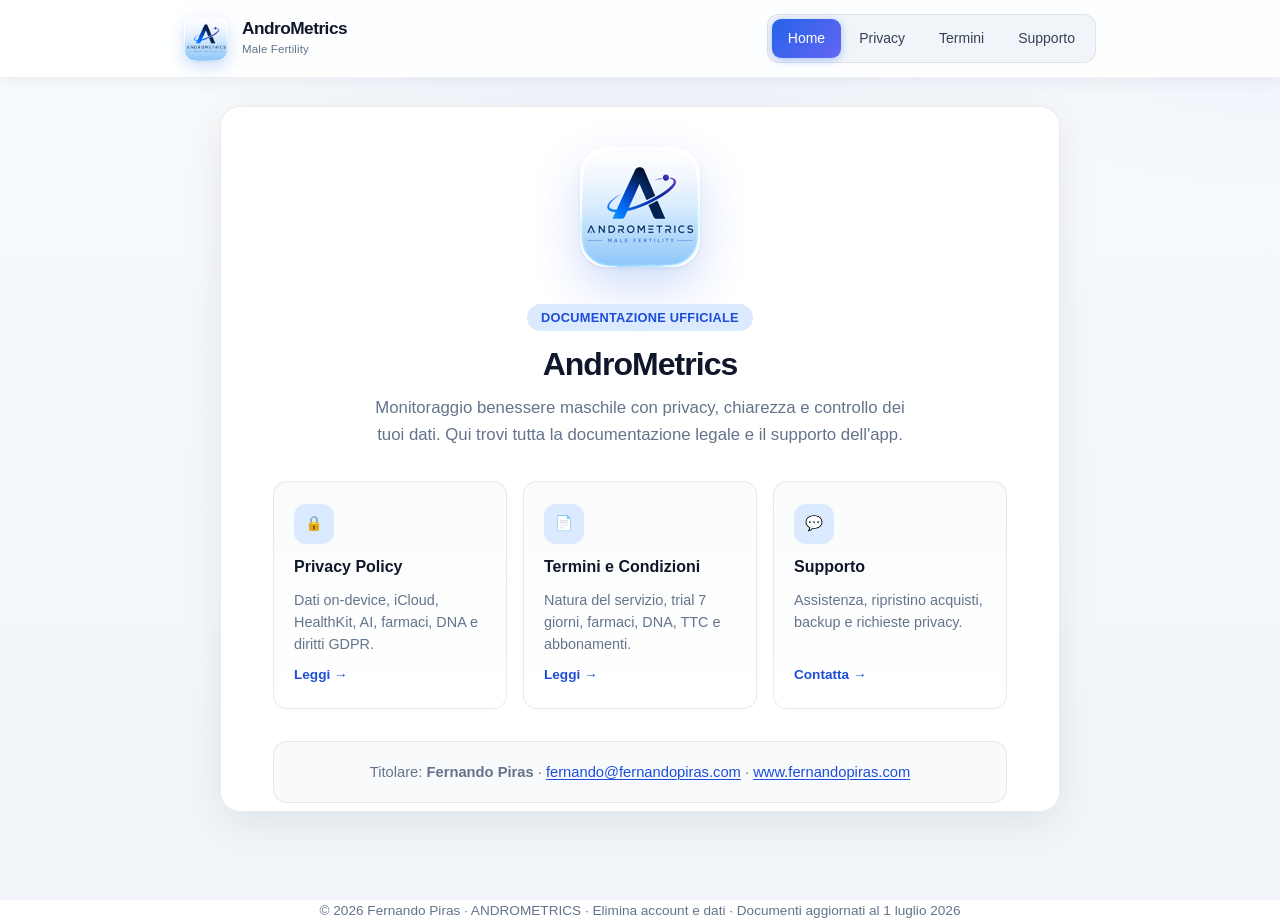
==== commit 421ad329: "Align public contact to fernando@fernandopiras.com and fernandopiras.com. Co-authored-by: Cursor <cu" ====
--- a/index.html
+++ b/index.html
@@ -73,7 +73,7 @@
 
             <div class="contact-strip">
                 Titolare: <strong>Fernando Piras</strong> ·
-                <a href="mailto:andrometrics@gmail.com">andrometrics@gmail.com</a>
+                <a href="mailto:fernando@fernandopiras.com">fernando@fernandopiras.com</a> · <a href="https://www.fernandopiras.com" rel="noopener">www.fernandopiras.com</a>
             </div>
         </article>
     </div>
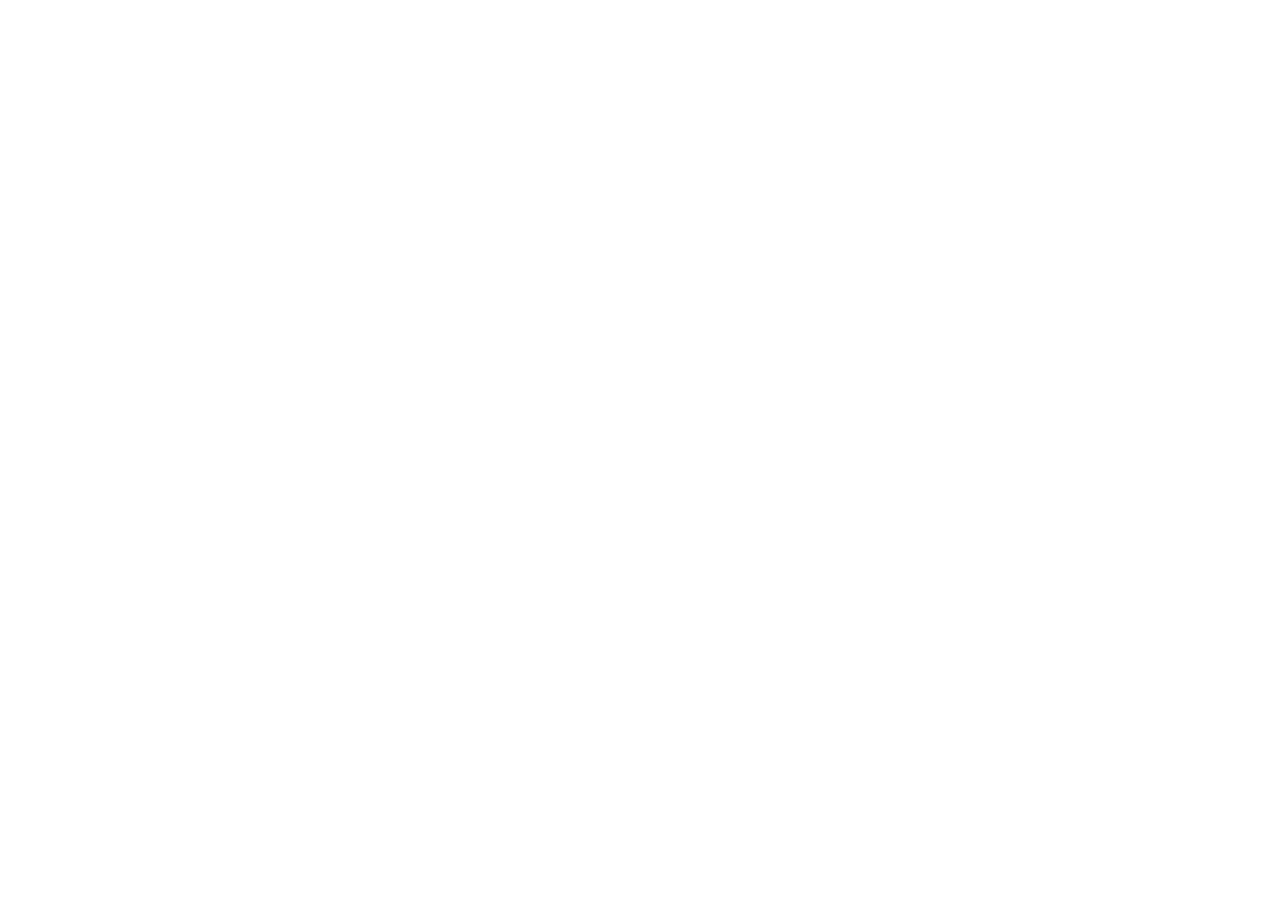
==== commit 94f6c685: "chore: redirect legacy legal pages to fernandopiras.com" ====
--- a/index.html
+++ b/index.html
@@ -1,85 +1,14 @@
 <!doctype html>
-<html lang="it">
+<html lang="en">
 <head>
-    <meta charset="utf-8">
-    <meta name="viewport" content="width=device-width, initial-scale=1">
-    <meta name="description" content="Documenti legali e supporto ufficiale dell'app AndroMetrics — monitoraggio benessere e fertilità maschile.">
-    <meta name="theme-color" content="#2563eb">
-    <title>AndroMetrics – Informazioni legali e supporto</title>
-    <link rel="icon" href="assets/favicon.png" type="image/png">
-    <link rel="apple-touch-icon" href="assets/app-icon.png">
-    <link rel="canonical" href="https://fernandopiras.github.io/andrometrics-legal/">
-    <meta property="og:type" content="website">
-    <meta property="og:site_name" content="AndroMetrics">
-    <meta property="og:title" content="AndroMetrics – Informazioni legali e supporto">
-    <meta property="og:description" content="Privacy Policy, Termini e supporto ufficiale dell'app AndroMetrics.">
-    <meta property="og:image" content="https://fernandopiras.github.io/andrometrics-legal/assets/og-image.png">
-    <meta property="og:url" content="https://fernandopiras.github.io/andrometrics-legal/">
-    <meta name="twitter:card" content="summary">
-    <meta name="twitter:title" content="AndroMetrics – Informazioni legali e supporto">
-    <meta name="twitter:description" content="Privacy Policy, Termini e supporto ufficiale dell'app AndroMetrics.">
-    <meta name="twitter:image" content="https://fernandopiras.github.io/andrometrics-legal/assets/og-image.png">
-    <link rel="stylesheet" href="styles.css?v=7">
+  <meta charset="utf-8">
+  <meta name="viewport" content="width=device-width,initial-scale=1">
+  <title>AndroMetrics Legal</title>
+  <meta name="robots" content="noindex,follow">
+  <link rel="canonical" href="https://fernandopiras.com/legal/andrometrics">
+  <meta http-equiv="refresh" content="0; url=https://fernandopiras.com/legal/andrometrics">
 </head>
 <body>
-    <header class="site-header">
-        <div class="site-header-inner">
-            <a class="brand" href="index.html">
-                <img src="assets/app-icon.png" alt="AndroMetrics" width="44" height="44">
-                <span class="brand-text">
-                    <span class="brand-name">AndroMetrics</span>
-                    <span class="brand-tag">Male Fertility</span>
-                </span>
-            </a>
-            <nav class="site-nav" aria-label="Documenti">
-                <a href="index.html" aria-current="page">Home</a>
-                <a href="privacy.html">Privacy</a>
-                <a href="terms.html">Termini</a>
-                <a href="support.html">Supporto</a>
-            </nav>
-        </div>
-    </header>
-
-    <div class="page">
-        <article class="card hero">
-            <img class="hero-logo" src="assets/app-icon.png" alt="AndroMetrics" width="120" height="120">
-            <p class="badge">Documentazione ufficiale</p>
-            <h1>AndroMetrics</h1>
-            <p class="lead">
-                Monitoraggio benessere maschile con privacy, chiarezza e controllo dei tuoi dati.
-                Qui trovi tutta la documentazione legale e il supporto dell'app.
-            </p>
-
-            <div class="grid">
-                <a class="tile" href="privacy.html">
-                    <span class="tile-icon" aria-hidden="true">🔒</span>
-                    <strong>Privacy Policy</strong>
-                    <span>Dati on-device, iCloud, HealthKit, AI, farmaci, DNA e diritti GDPR.</span>
-                    <span class="arrow">Leggi →</span>
-                </a>
-                <a class="tile" href="terms.html">
-                    <span class="tile-icon" aria-hidden="true">📄</span>
-                    <strong>Termini e Condizioni</strong>
-                    <span>Natura del servizio, trial 7 giorni, farmaci, DNA, TTC e abbonamenti.</span>
-                    <span class="arrow">Leggi →</span>
-                </a>
-                <a class="tile" href="support.html">
-                    <span class="tile-icon" aria-hidden="true">💬</span>
-                    <strong>Supporto</strong>
-                    <span>Assistenza, ripristino acquisti, backup e richieste privacy.</span>
-                    <span class="arrow">Contatta →</span>
-                </a>
-            </div>
-
-            <div class="contact-strip">
-                Titolare: <strong>Fernando Piras</strong> ·
-                <a href="mailto:fernando@fernandopiras.com">fernando@fernandopiras.com</a> · <a href="https://www.fernandopiras.com" rel="noopener">www.fernandopiras.com</a>
-            </div>
-        </article>
-    </div>
-
-    <footer class="site-footer">
-        © 2026 Fernando Piras · ANDROMETRICS · <a href="delete-account.html">Elimina account e dati</a> · Documenti aggiornati al 1 luglio 2026
-    </footer>
+  <p>This page has moved to <a href="https://fernandopiras.com/legal/andrometrics">fernandopiras.com/legal/andrometrics</a>.</p>
 </body>
 </html>
